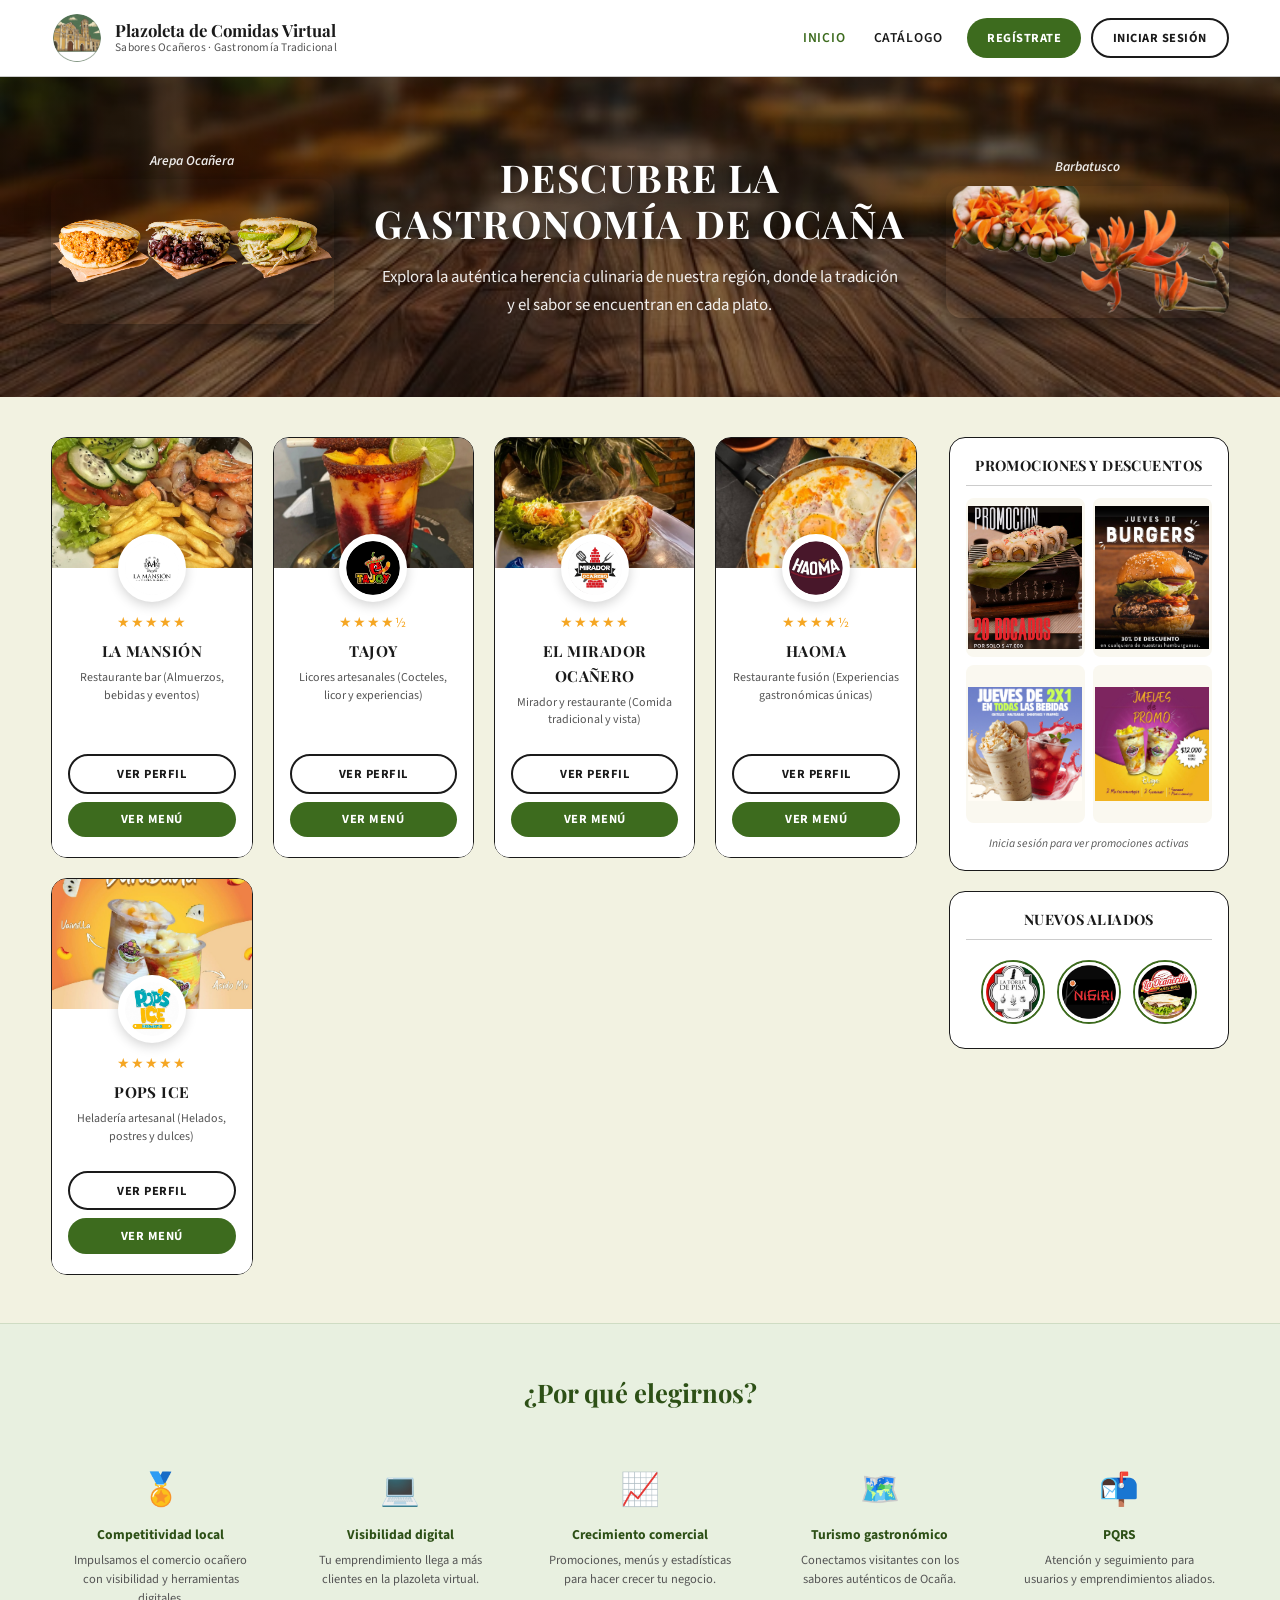
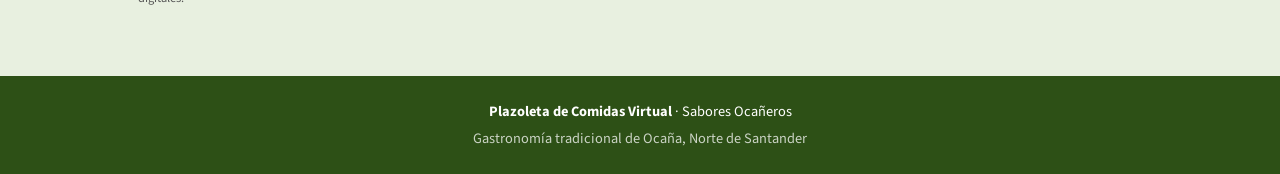
==== pages/dashboard.html @ caed1548 "Inicializar proyecto para GitHub Pages deployment" ====
<!DOCTYPE html>
<html lang="es">
<head>
  <meta charset="UTF-8">
  <meta name="viewport" content="width=device-width, initial-scale=1.0">
  <title>Panel del emprendimiento | Plazoleta de Comidas Virtual</title>
  <link rel="preconnect" href="https://fonts.googleapis.com">
  <link rel="preconnect" href="https://fonts.gstatic.com" crossorigin>
  <link href="https://fonts.googleapis.com/css2?family=Playfair+Display:wght@600;700&family=Source+Sans+3:wght@400;500;600;700&display=swap" rel="stylesheet">
  <link rel="stylesheet" href="../css/styles.css">
  <link rel="stylesheet" href="../css/components.css">
  <link rel="stylesheet" href="../css/dashboard.css">
</head>
<body>
  <header class="header">
    <div class="header__inner container">
      <a href="../index.html" class="header__brand">
        <img src="../img/logo-principal.png" alt="Logo Sabores Ocañeros" class="header__logo">
        <div class="header__titles">
          <span class="header__title">Plazoleta de Comidas Virtual</span>
          <span class="header__subtitle">Sabores Ocañeros · Gastronomía Tradicional</span>
        </div>
      </a>
      <nav class="header__nav">
        <a href="../index.html" class="nav-link">INICIO</a>
        <a href="catalogo.html" class="nav-link">CATÁLOGO</a>
        <a href="dashboard.html" class="nav-link nav-link--active">MI PANEL</a>
      </nav>
      <div class="header__actions">
        <span class="header__user-badge">Emprendimiento</span>
        <button type="button" class="btn btn--outline" id="btn-cerrar-sesion">CERRAR SESIÓN</button>
      </div>
    </div>
  </header>

  <main class="dashboard-page">
    <div class="container" id="dashboard-content">
      <p class="dashboard-sub">Cargando panel...</p>
    </div>
  </main>

  <footer class="footer">
    <div class="container footer__inner">
      <p><strong>Plazoleta de Comidas Virtual</strong> · Sabores Ocañeros</p>
    </div>
  </footer>

  <div class="toast" id="toast" role="status" aria-live="polite"></div>

  <script src="../js/auth.js"></script>
  <script src="../js/data.js"></script>
  <script src="../js/dashboard.js"></script>
</body>
</html>
---- css/styles.css ----
/* =============================================
   Plazoleta de Comidas Virtual — Estilos base
   ============================================= */

:root {
  --color-bg: #f2f2e1;
  --color-bg-light: #faf8f0;
  --color-green: #3d6b1e;
  --color-green-dark: #2d5016;
  --color-green-light: #e8f0e0;
  --color-text: #1a1a1a;
  --color-text-muted: #555;
  --color-white: #ffffff;
  --color-border: #ccc;
  --color-hero-overlay: rgba(20, 12, 5, 0.55);
  --font-serif: 'Playfair Display', Georgia, serif;
  --font-sans: 'Source Sans 3', 'Segoe UI', sans-serif;
  --radius-sm: 8px;
  --radius-md: 16px;
  --radius-pill: 50px;
  --shadow-card: 0 4px 20px rgba(0, 0, 0, 0.08);
  --shadow-hover: 0 8px 28px rgba(0, 0, 0, 0.12);
  --transition: 0.25s ease;
}

*, *::before, *::after {
  box-sizing: border-box;
  margin: 0;
  padding: 0;
}

html {
  scroll-behavior: smooth;
}

body {
  font-family: var(--font-sans);
  background-color: var(--color-bg);
  color: var(--color-text);
  line-height: 1.6;
  min-height: 100vh;
}

img {
  max-width: 100%;
  height: auto;
  display: block;
}

a {
  color: inherit;
  text-decoration: none;
}

button {
  font-family: inherit;
  cursor: pointer;
  border: none;
  background: none;
}

.container {
  width: min(1200px, 92vw);
  margin-inline: auto;
}

/* ========== HEADER ========== */
.header {
  background: var(--color-white);
  border-bottom: 1px solid var(--color-border);
  position: sticky;
  top: 0;
  z-index: 100;
}

.header__inner {
  display: flex;
  align-items: center;
  gap: 1.5rem;
  padding: 0.75rem 0;
  flex-wrap: wrap;
}

.header__brand {
  display: flex;
  align-items: center;
  gap: 0.75rem;
  flex-shrink: 0;
}

.header__logo {
  width: 52px;
  height: 52px;
  object-fit: contain;
  border-radius: 50%;
  background: var(--color-white);
  padding: 2px;
}

.header__logo-fallback {
  display: none;
  width: 52px;
  height: 52px;
  align-items: center;
  justify-content: center;
}

.header__logo-fallback svg {
  width: 100%;
  height: 100%;
}

.header__titles {
  display: flex;
  flex-direction: column;
  line-height: 1.25;
}

.header__title {
  font-family: var(--font-serif);
  font-weight: 700;
  font-size: 1.05rem;
  color: var(--color-text);
}

.header__subtitle {
  font-size: 0.72rem;
  color: var(--color-text-muted);
  letter-spacing: 0.02em;
}

.header__nav {
  display: flex;
  gap: 1.75rem;
  margin-left: auto;
}

.nav-link {
  font-size: 0.85rem;
  font-weight: 600;
  letter-spacing: 0.06em;
  color: var(--color-text);
  transition: color var(--transition);
}

.nav-link:hover,
.nav-link--active {
  color: var(--color-green);
}

.header__actions {
  display: flex;
  gap: 0.6rem;
}

.header__menu-toggle {
  display: none;
  flex-direction: column;
  gap: 5px;
  padding: 4px;
}

.header__menu-toggle span {
  display: block;
  width: 24px;
  height: 2px;
  background: var(--color-text);
  transition: var(--transition);
}

/* ========== BOTONES ========== */
.btn {
  display: inline-flex;
  align-items: center;
  justify-content: center;
  padding: 0.55rem 1.25rem;
  border-radius: var(--radius-pill);
  font-size: 0.78rem;
  font-weight: 700;
  letter-spacing: 0.04em;
  transition: background var(--transition), color var(--transition), transform var(--transition), box-shadow var(--transition);
}

.btn--primary {
  background: var(--color-green);
  color: var(--color-white);
}

.btn--primary:hover {
  background: var(--color-green-dark);
  transform: translateY(-1px);
  box-shadow: 0 4px 12px rgba(61, 107, 30, 0.35);
}

.btn--outline {
  border: 2px solid var(--color-text);
  color: var(--color-text);
  background: transparent;
}

.btn--outline:hover {
  background: var(--color-text);
  color: var(--color-white);
}

.btn--full {
  width: 100%;
  padding: 0.75rem;
  font-size: 0.9rem;
}

.header__user-badge {
  font-size: 0.75rem;
  font-weight: 600;
  color: var(--color-green);
  padding: 0.4rem 0.75rem;
  background: var(--color-green-light);
  border-radius: var(--radius-pill);
}

/* ========== HERO ========== */
.hero {
  position: relative;
  min-height: 320px;
  display: flex;
  align-items: center;
  background:
    linear-gradient(var(--color-hero-overlay), var(--color-hero-overlay)),
    url('../img/fondo-madera.jpg') center / cover no-repeat,
    linear-gradient(135deg, #3d2b1f 0%, #5c4033 50%, #2a1f14 100%);
  color: var(--color-white);
  overflow: hidden;
}

.hero__overlay {
  position: absolute;
  inset: 0;
  pointer-events: none;
}

.hero__content {
  position: relative;
  z-index: 1;
  display: grid;
  grid-template-columns: 1fr 2fr 1fr;
  align-items: center;
  gap: 1.5rem;
  padding: 3rem 0;
}

.hero__side {
  text-align: center;
  display: flex;
  flex-direction: column;
  align-items: center;
}

.hero__label {
  font-size: 0.85rem;
  font-weight: 600;
  margin-bottom: 0.5rem;
  opacity: 0.9;
  font-style: italic;
}

.hero__food-img {
  width: 100%;
  max-width: 300px;
  height: auto;
  margin-inline: auto;
  border-radius: var(--radius-md);
  box-shadow: 0 8px 24px rgba(0, 0, 0, 0.4);
  object-fit: contain;
  object-position: center;
}

.hero__food-img--placeholder {
  background: rgba(255, 255, 255, 0.12);
  border: 2px dashed rgba(255, 255, 255, 0.3);
  min-height: 140px;
}

.hero__center {
  text-align: center;
}

.hero__heading {
  font-family: var(--font-serif);
  font-size: clamp(1.6rem, 3.5vw, 2.4rem);
  font-weight: 700;
  text-transform: uppercase;
  letter-spacing: 0.04em;
  line-height: 1.2;
  margin-bottom: 1rem;
  text-shadow: 0 2px 8px rgba(0, 0, 0, 0.4);
}

.hero__text {
  font-size: clamp(0.9rem, 1.5vw, 1.05rem);
  max-width: 520px;
  margin-inline: auto;
  opacity: 0.92;
  line-height: 1.7;
}

/* ========== MAIN SECTION GRID ========== */
.main-section {
  padding: 2.5rem 0 3rem;
}

.main-section__grid {
  display: grid;
  grid-template-columns: 1fr 280px;
  gap: 2rem;
  align-items: start;
}

/* ========== BENEFICIOS ========== */
.beneficios {
  background: var(--color-green-light);
  padding: 3rem 0;
  border-top: 1px solid rgba(61, 107, 30, 0.15);
}

.beneficios__title {
  font-family: var(--font-serif);
  font-size: 1.6rem;
  text-align: center;
  margin-bottom: 2rem;
  color: var(--color-green-dark);
}

.beneficios__grid {
  display: grid;
  grid-template-columns: repeat(5, 1fr);
  gap: 1.25rem;
}

.beneficio-item {
  text-align: center;
  padding: 1.25rem 0.75rem;
}

.beneficio-item__icon {
  font-size: 2rem;
  margin-bottom: 0.5rem;
}

.beneficio-item h3 {
  font-size: 0.85rem;
  font-weight: 700;
  margin-bottom: 0.35rem;
  color: var(--color-green-dark);
}

.beneficio-item p {
  font-size: 0.78rem;
  color: var(--color-text-muted);
  line-height: 1.5;
}

/* ========== FOOTER ========== */
.footer {
  background: var(--color-green-dark);
  color: var(--color-white);
  padding: 1.5rem 0;
  text-align: center;
}

.footer__inner p {
  font-size: 0.9rem;
}

.footer__copy {
  font-size: 0.78rem;
  opacity: 0.75;
  margin-top: 0.25rem;
}

/* ========== MODALES ========== */
.modal {
  position: fixed;
  inset: 0;
  z-index: 200;
  display: flex;
  align-items: center;
  justify-content: center;
  padding: 1rem;
  visibility: hidden;
  opacity: 0;
  transition: opacity var(--transition), visibility var(--transition);
}

.modal.is-open {
  visibility: visible;
  opacity: 1;
}

.modal__backdrop {
  position: absolute;
  inset: 0;
  background: rgba(0, 0, 0, 0.5);
}

.modal__panel {
  position: relative;
  background: var(--color-white);
  border-radius: var(--radius-md);
  padding: 2rem;
  width: min(420px, 100%);
  max-height: 90vh;
  overflow-y: auto;
  box-shadow: 0 20px 60px rgba(0, 0, 0, 0.25);
  transform: translateY(16px);
  transition: transform var(--transition);
}

.modal.is-open .modal__panel {
  transform: translateY(0);
}

.modal__panel--wide {
  width: min(480px, 100%);
}

.modal__close {
  position: absolute;
  top: 0.75rem;
  right: 1rem;
  font-size: 1.75rem;
  line-height: 1;
  color: var(--color-text-muted);
}

.modal__close:hover {
  color: var(--color-text);
}

.modal__title {
  font-family: var(--font-serif);
  font-size: 1.5rem;
  margin-bottom: 0.35rem;
}

.modal__desc {
  font-size: 0.9rem;
  color: var(--color-text-muted);
  margin-bottom: 1.25rem;
}

.modal__footer-text {
  margin-top: 1rem;
  font-size: 0.85rem;
  text-align: center;
  color: var(--color-text-muted);
}

.link-btn {
  color: var(--color-green);
  font-weight: 600;
  text-decoration: underline;
}

/* ========== FORMULARIOS ========== */
.form {
  display: flex;
  flex-direction: column;
  gap: 1rem;
  transition: opacity var(--transition);
}

.form--hidden {
  display: none;
}

.form__label {
  display: flex;
  flex-direction: column;
  gap: 0.35rem;
  font-size: 0.85rem;
  font-weight: 600;
}

.form__label input,
.form__label select {
  padding: 0.65rem 0.85rem;
  border: 1.5px solid var(--color-border);
  border-radius: var(--radius-sm);
  font-family: inherit;
  font-size: 0.95rem;
  transition: border-color var(--transition);
}

.form__label input:focus,
.form__label select:focus {
  outline: none;
  border-color: var(--color-green);
}

.registro-tabs {
  display: flex;
  gap: 0.5rem;
  margin-bottom: 1.25rem;
}

.registro-tab {
  flex: 1;
  padding: 0.6rem;
  border-radius: var(--radius-sm);
  font-size: 0.85rem;
  font-weight: 600;
  border: 2px solid var(--color-border);
  color: var(--color-text-muted);
  transition: var(--transition);
}

.registro-tab--active {
  border-color: var(--color-green);
  background: var(--color-green-light);
  color: var(--color-green-dark);
}

/* ========== TOAST ========== */
.toast {
  position: fixed;
  bottom: 1.5rem;
  left: 50%;
  transform: translateX(-50%) translateY(80px);
  background: var(--color-green-dark);
  color: var(--color-white);
  padding: 0.85rem 1.5rem;
  border-radius: var(--radius-pill);
  font-size: 0.9rem;
  font-weight: 500;
  box-shadow: var(--shadow-card);
  z-index: 300;
  opacity: 0;
  transition: transform 0.35s ease, opacity 0.35s ease;
  pointer-events: none;
  max-width: min(90vw, 420px);
  text-align: center;
}

.toast.is-visible {
  transform: translateX(-50%) translateY(0);
  opacity: 1;
}

/* ========== RESPONSIVE ========== */
@media (max-width: 1024px) {
  .main-section__grid {
    grid-template-columns: 1fr;
  }

  .sidebar {
    order: -1;
  }

  .beneficios__grid {
    grid-template-columns: repeat(3, 1fr);
  }
}

@media (max-width: 768px) {
  .header__nav,
  .header__actions {
    display: none;
  }

  .header__menu-toggle {
    display: flex;
    margin-left: auto;
  }

  .header__nav.is-open,
  .header__actions.is-open {
    display: flex;
    width: 100%;
    flex-direction: column;
    align-items: stretch;
  }

  .header__nav.is-open {
    order: 10;
    margin-left: 0;
    padding-top: 0.5rem;
  }

  .header__actions.is-open {
    order: 11;
    flex-direction: column;
  }

  .header__user-badge {
    display: none;
  }

  .hero__food-img {
    max-width: min(320px, 90vw);
  }

  .hero__content {
    grid-template-columns: 1fr;
    text-align: center;
    padding: 2rem 0;
  }

  .hero__side--left { order: 2; }
  .hero__center { order: 1; }
  .hero__side--right { order: 3; }

  .beneficios__grid {
    grid-template-columns: repeat(2, 1fr);
  }
}

@media (max-width: 480px) {
  .beneficios__grid {
    grid-template-columns: 1fr;
  }

  .header__title {
    font-size: 0.9rem;
  }
}
---- css/components.css ----
/* =============================================
   Componentes — Tarjetas, sidebar, estrellas
   ============================================= */

/* ========== EMPRENDIMIENTOS GRID ========== */
.emprendimientos {
  display: grid;
  grid-template-columns: repeat(auto-fill, minmax(190px, 1fr));
  gap: 1.25rem;
}

/* ========== TARJETA DE NEGOCIO ========== */
.card-negocio {
  background: var(--color-white);
  border: 1.5px solid var(--color-text);
  border-radius: var(--radius-md);
  overflow: visible;
  display: flex;
  flex-direction: column;
  transition: box-shadow var(--transition), transform var(--transition);
}

.card-negocio:hover {
  box-shadow: var(--shadow-hover);
  transform: translateY(-3px);
}

.card-negocio__btns {
  display: flex;
  flex-wrap: wrap;
  justify-content: center;
  gap: 0.5rem;
  margin-top: 0.75rem;
}

.card-negocio__btn {
  flex: 1 1 110px;
  min-width: 110px;
}

.card-negocio__top {
  position: relative;
  border-radius: calc(var(--radius-md) - 2px) calc(var(--radius-md) - 2px) 0 0;
  overflow: visible;
}

.card-negocio__image-wrap {
  position: relative;
  height: 130px;
  overflow: hidden;
  border-radius: calc(var(--radius-md) - 2px) calc(var(--radius-md) - 2px) 0 0;
  background: linear-gradient(145deg, #e8e4d4, #d4cfc0);
}

.card-negocio__image {
  width: 100%;
  height: 100%;
  object-fit: cover;
}

.card-negocio__logo-wrap {
  position: absolute;
  bottom: 0;
  left: 50%;
  transform: translate(-50%, 50%);
  z-index: 5;
}

.card-negocio__logo {
  width: 68px;
  height: 68px;
  border-radius: 50%;
  border: 3px solid var(--color-white);
  object-fit: contain;
  background: var(--color-white);
  box-shadow: 0 3px 12px rgba(0, 0, 0, 0.18);
  padding: 4px;
}

.card-negocio__body {
  position: relative;
  z-index: 2;
  padding: 2.75rem 1rem 1.25rem;
  text-align: center;
  flex: 1;
  display: flex;
  flex-direction: column;
  background: var(--color-white);
  border-radius: 0 0 calc(var(--radius-md) - 2px) calc(var(--radius-md) - 2px);
}

.card-negocio__stars {
  color: #f5a623;
  font-size: 0.85rem;
  letter-spacing: 1px;
  margin-bottom: 0.35rem;
}

.card-negocio__name {
  font-family: var(--font-serif);
  font-size: 0.95rem;
  font-weight: 700;
  text-transform: uppercase;
  letter-spacing: 0.03em;
  margin-bottom: 0.35rem;
}

.card-negocio__desc {
  font-size: 0.75rem;
  color: var(--color-text-muted);
  line-height: 1.45;
  flex: 1;
  margin-bottom: 0.85rem;
}

.card-negocio__btn {
  align-self: center;
}

/* ========== SIDEBAR ========== */
.sidebar {
  display: flex;
  flex-direction: column;
  gap: 1.25rem;
}

.sidebar__block {
  background: var(--color-white);
  border: 1.5px solid var(--color-text);
  border-radius: var(--radius-md);
  padding: 1rem;
  gap: 0.75rem;
  display: flex;
  flex-direction: column;
}

.sidebar__title {
  font-family: var(--font-serif);
  font-size: 0.9rem;
  font-weight: 700;
  text-align: center;
  text-transform: uppercase;
  letter-spacing: 0.03em;
  padding-bottom: 0.5rem;
  border-bottom: 1px solid var(--color-border);
}

.sidebar__note {
  font-size: 0.72rem;
  color: var(--color-text-muted);
  text-align: center;
  font-style: italic;
}

/* ========== PROMOCIONES GRID ========== */
.promociones-grid {
  display: grid;
  grid-template-columns: 1fr 1fr;
  gap: 0.5rem;
}

.promo-card {
  aspect-ratio: 3 / 4;
  border-radius: var(--radius-sm);
  overflow: hidden;
  position: relative;
  background: linear-gradient(145deg, var(--color-green-light), #d4e8c2);
  display: flex;
  align-items: flex-end;
  justify-content: center;
}

.promo-card img {
  position: absolute;
  inset: 0;
  width: 100%;
  height: 100%;
  object-fit: cover;
}

.promo-card--flyer {
  background: var(--color-bg-light);
}

.promo-card--flyer img {
  object-fit: contain;
  padding: 0.15rem;
}

.promo-card span {
  position: relative;
  z-index: 1;
  background: rgba(0, 0, 0, 0.65);
  color: var(--color-white);
  font-size: 0.65rem;
  font-weight: 600;
  padding: 0.25rem 0.4rem;
  width: 100%;
  text-align: center;
}

.promo-card--placeholder:not(:has(img)) span,
.promo-card--placeholder:has(img[style*="display: none"]) span {
  background: var(--color-green);
}

/* ========== ALIADOS ========== */
.aliados-row {
  display: flex;
  justify-content: center;
  gap: 0.75rem;
  padding: 0.5rem 0;
}

.aliado-avatar {
  width: 64px;
  height: 64px;
  border-radius: 50%;
  border: 2px solid var(--color-green);
  overflow: hidden;
  background: var(--color-green-light);
  display: flex;
  align-items: center;
  justify-content: center;
}

.aliado-avatar img {
  width: 100%;
  height: 100%;
  object-fit: contain;
  padding: 3px;
  background: var(--color-white);
}

.aliado-avatar:not(:has(img))::after,
.aliado-avatar:has(img[style*="display: none"])::after {
  content: '🏪';
  font-size: 1.25rem;
}
---- css/dashboard.css ----
/* =============================================
   Panel del emprendimiento
   ============================================= */

.dashboard-page {
  padding: 2rem 0 3rem;
  min-height: 60vh;
}

.dashboard-title {
  font-family: var(--font-serif);
  font-size: clamp(1.4rem, 3vw, 1.85rem);
  margin-bottom: 0.35rem;
}

.dashboard-sub {
  color: var(--color-text-muted);
  margin-bottom: 1.75rem;
  font-size: 0.95rem;
}

.dashboard-grid {
  display: grid;
  grid-template-columns: 1fr 1.2fr;
  gap: 1.5rem;
  align-items: start;
}

.dashboard-card {
  background: var(--color-white);
  border: 1.5px solid var(--color-text);
  border-radius: var(--radius-md);
  padding: 1.25rem 1.35rem;
}

.dashboard-card__title {
  font-family: var(--font-serif);
  font-size: 1.1rem;
  color: var(--color-green-dark);
  margin-bottom: 1rem;
  padding-bottom: 0.5rem;
  border-bottom: 1px solid var(--color-border);
}

.dashboard-actions {
  display: flex;
  flex-wrap: wrap;
  gap: 0.6rem;
  margin-top: 1rem;
}

.perfil-resumen {
  display: flex;
  flex-direction: column;
  gap: 0.75rem;
}

.perfil-row {
  display: grid;
  grid-template-columns: 110px 1fr;
  gap: 0.5rem;
  font-size: 0.9rem;
}

.perfil-row strong {
  color: var(--color-text-muted);
  font-weight: 600;
}

.menu-editor-lista {
  list-style: none;
  display: flex;
  flex-direction: column;
  gap: 0.75rem;
  margin-bottom: 1.25rem;
  max-height: 360px;
  overflow-y: auto;
}

.menu-editor-item {
  border: 1px solid var(--color-border);
  border-radius: var(--radius-sm);
  padding: 0.75rem;
  display: grid;
  gap: 0.45rem;
}

.menu-editor-item input,
.menu-editor-item textarea,
.dashboard-card select {
  width: 100%;
  padding: 0.5rem 0.65rem;
  border: 1.5px solid var(--color-border);
  border-radius: var(--radius-sm);
  font-family: inherit;
  font-size: 0.9rem;
}

.menu-editor-item textarea {
  resize: vertical;
  min-height: 52px;
}

.menu-editor-item__row {
  display: grid;
  grid-template-columns: 1fr 110px auto;
  gap: 0.5rem;
  align-items: center;
}

.btn--danger {
  background: #fff;
  color: #a11;
  border: 1.5px solid #a11;
  padding: 0.4rem 0.7rem;
  border-radius: var(--radius-pill);
  font-size: 0.72rem;
  font-weight: 700;
}

.btn--danger:hover {
  background: #a11;
  color: #fff;
}

.btn--secondary {
  background: var(--color-green-light);
  color: var(--color-green-dark);
  border: 1.5px solid var(--color-green);
}

.btn--secondary:hover {
  background: var(--color-green);
  color: var(--color-white);
}

.form-add-plato {
  display: grid;
  gap: 0.65rem;
  padding-top: 0.75rem;
  border-top: 1px solid var(--color-border);
}

.form-add-plato__row {
  display: grid;
  grid-template-columns: 1fr 1fr;
  gap: 0.65rem;
}

.dashboard-empty {
  text-align: center;
  padding: 2.5rem 1rem;
  color: var(--color-text-muted);
}

.profile-hero {
  background: var(--color-white);
  border: 1.5px solid var(--color-text);
  border-radius: var(--radius-md);
  overflow: hidden;
  margin-bottom: 1.25rem;
}

.profile-hero__cover {
  min-height: 180px;
  background-size: cover;
  background-position: center;
  background-color: var(--color-green-light);
}

.profile-hero__content {
  display: flex;
  gap: 1rem;
  padding: 1.25rem;
  align-items: center;
}

.profile-hero__logo {
  width: 92px;
  height: 92px;
  border-radius: 50%;
  object-fit: cover;
  border: 3px solid var(--color-white);
  box-shadow: var(--shadow-card);
  background: var(--color-white);
}

.profile-hero__meta {
  display: flex;
  flex-direction: column;
  gap: 0.3rem;
}

.profile-hero__meta h1 {
  font-family: var(--font-serif);
  font-size: 1.3rem;
  color: var(--color-green-dark);
}

.profile-hero__meta p {
  color: var(--color-text-muted);
  font-size: 0.95rem;
}

.profile-grid {
  display: grid;
  grid-template-columns: 1fr 1fr;
  gap: 1.25rem;
}

.profile-ficha {
  display: flex;
  flex-direction: column;
  gap: 0.6rem;
}

.profile-ficha__item {
  display: flex;
  justify-content: space-between;
  gap: 1rem;
  padding-bottom: 0.45rem;
  border-bottom: 1px solid var(--color-border);
  font-size: 0.92rem;
}

.profile-ficha__item strong {
  color: var(--color-text-muted);
}

@media (max-width: 900px) {
  .dashboard-grid,
  .profile-grid {
    grid-template-columns: 1fr;
  }

  .menu-editor-item__row {
    grid-template-columns: 1fr;
  }

  .form-add-plato__row {
    grid-template-columns: 1fr;
  }

  .perfil-row {
    grid-template-columns: 1fr;
  }

  .profile-hero__content {
    flex-direction: column;
    align-items: flex-start;
  }
}
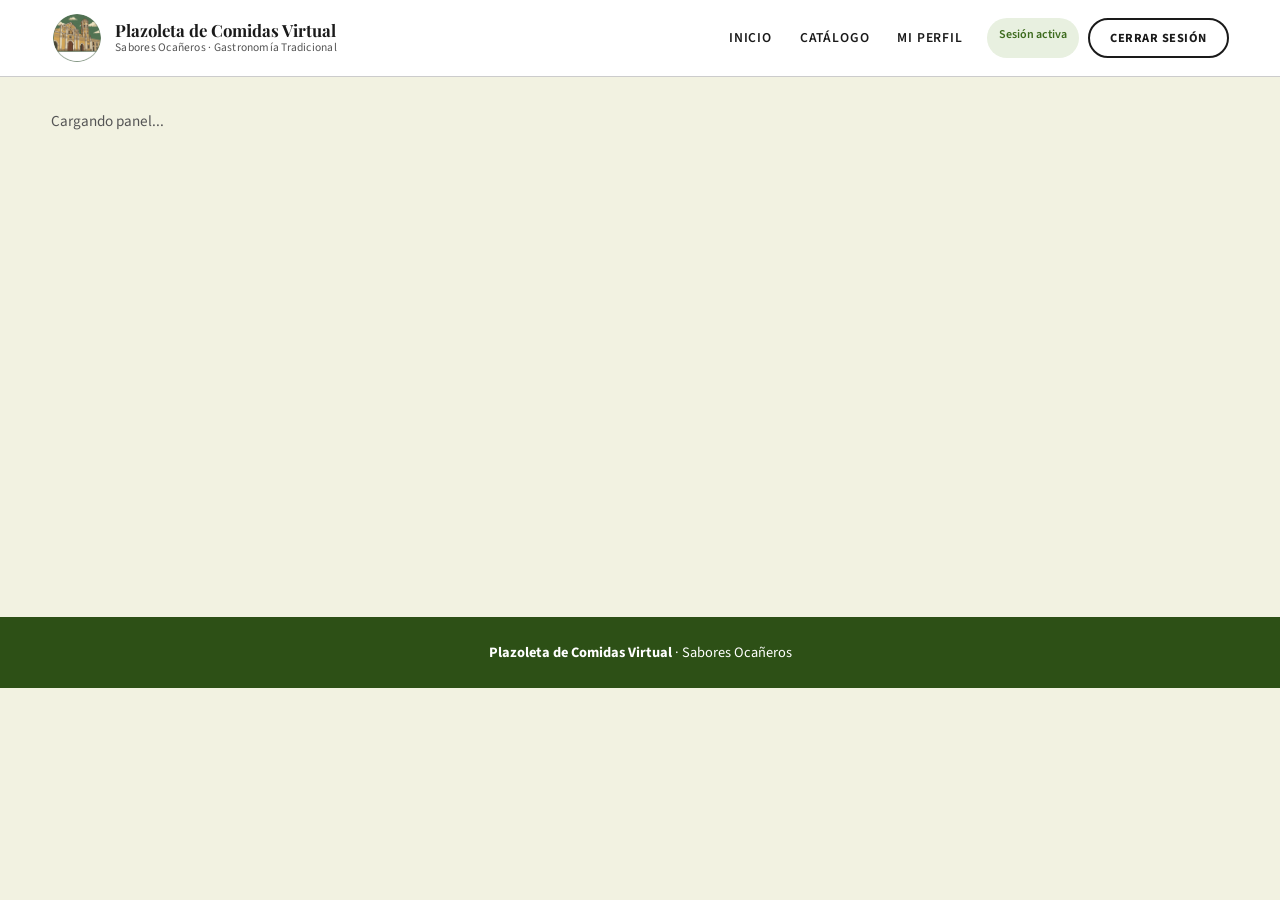
==== commit f21c9832: "Hacer dinámico el encabezado del dashboard según el rol real" ====
--- a/pages/dashboard.html
+++ b/pages/dashboard.html
@@ -24,10 +24,10 @@
       <nav class="header__nav">
         <a href="../index.html" class="nav-link">INICIO</a>
         <a href="catalogo.html" class="nav-link">CATÁLOGO</a>
-        <a href="dashboard.html" class="nav-link nav-link--active">MI PANEL</a>
+        <a href="dashboard.html" class="nav-link" id="dashboard-link">MI PERFIL</a>
       </nav>
       <div class="header__actions">
-        <span class="header__user-badge">Emprendimiento</span>
+        <span class="header__user-badge" id="header-badge">Sesión activa</span>
         <button type="button" class="btn btn--outline" id="btn-cerrar-sesion">CERRAR SESIÓN</button>
       </div>
     </div>
